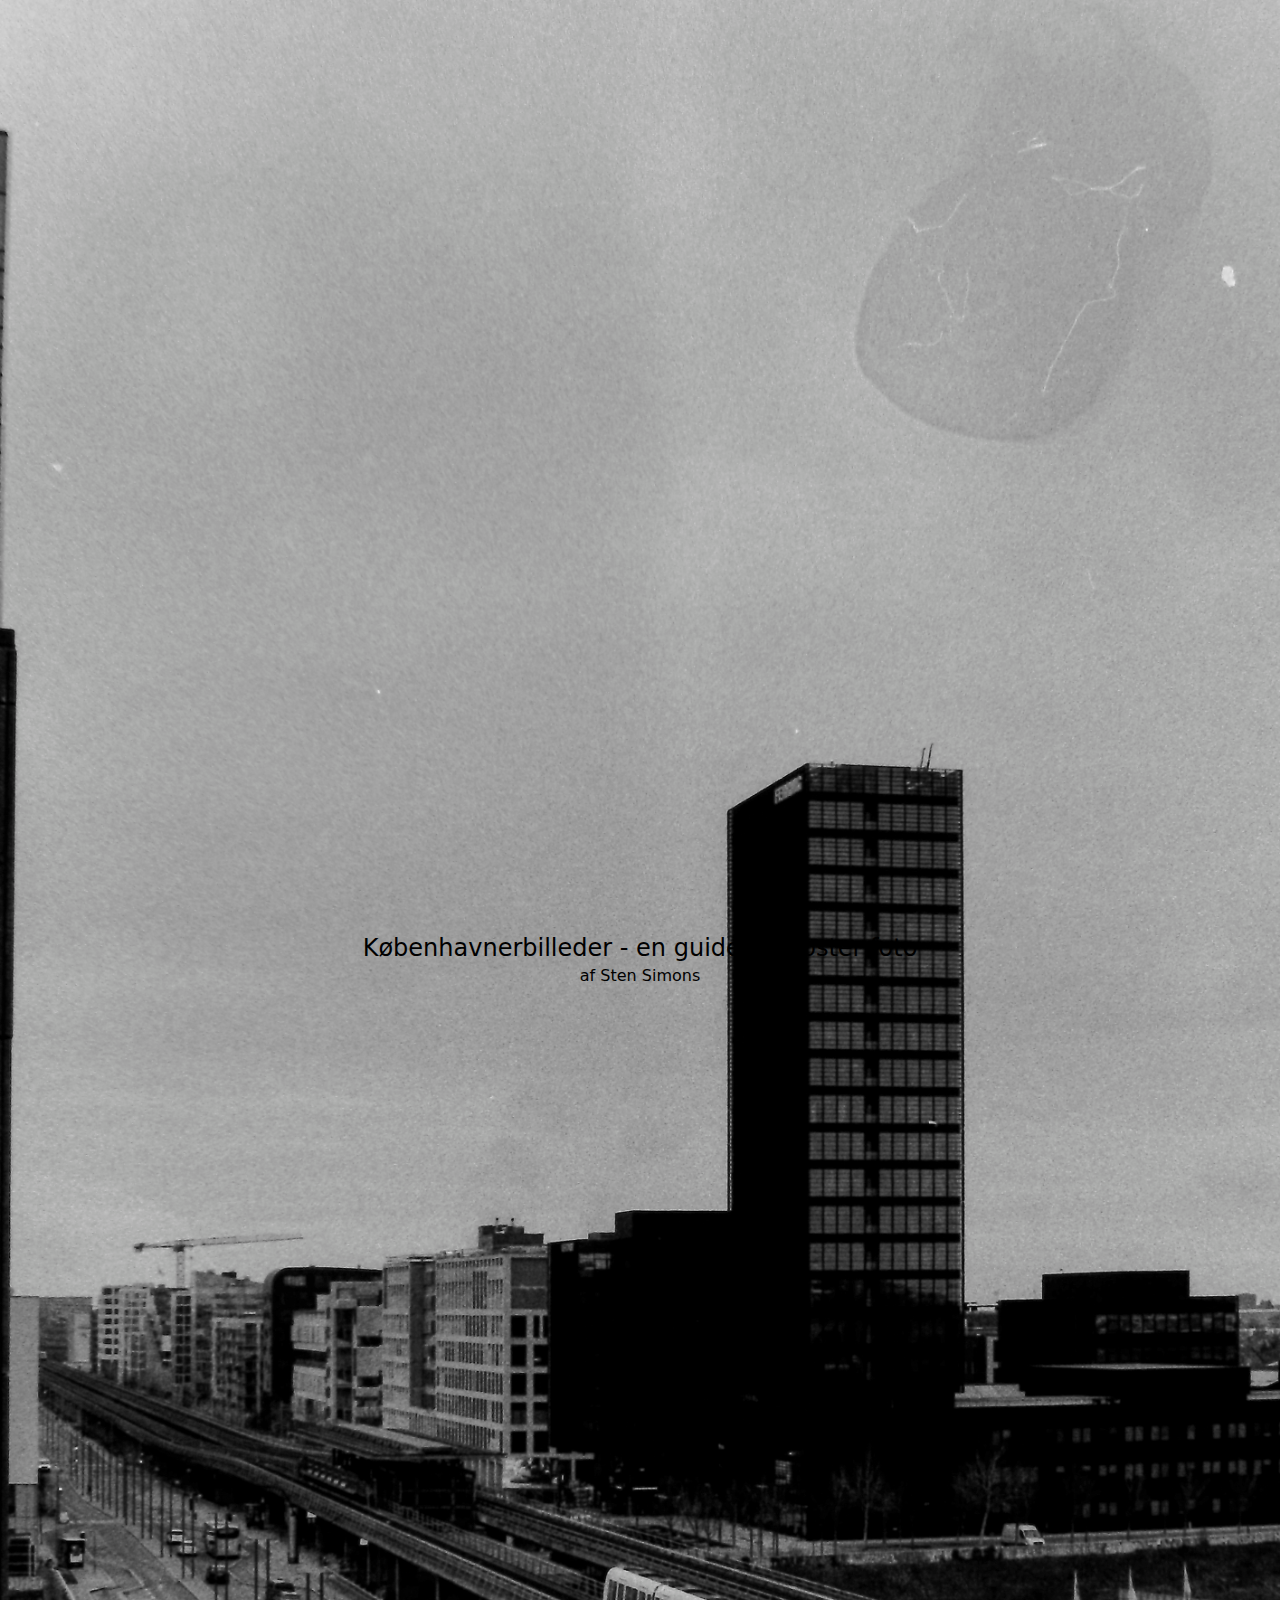
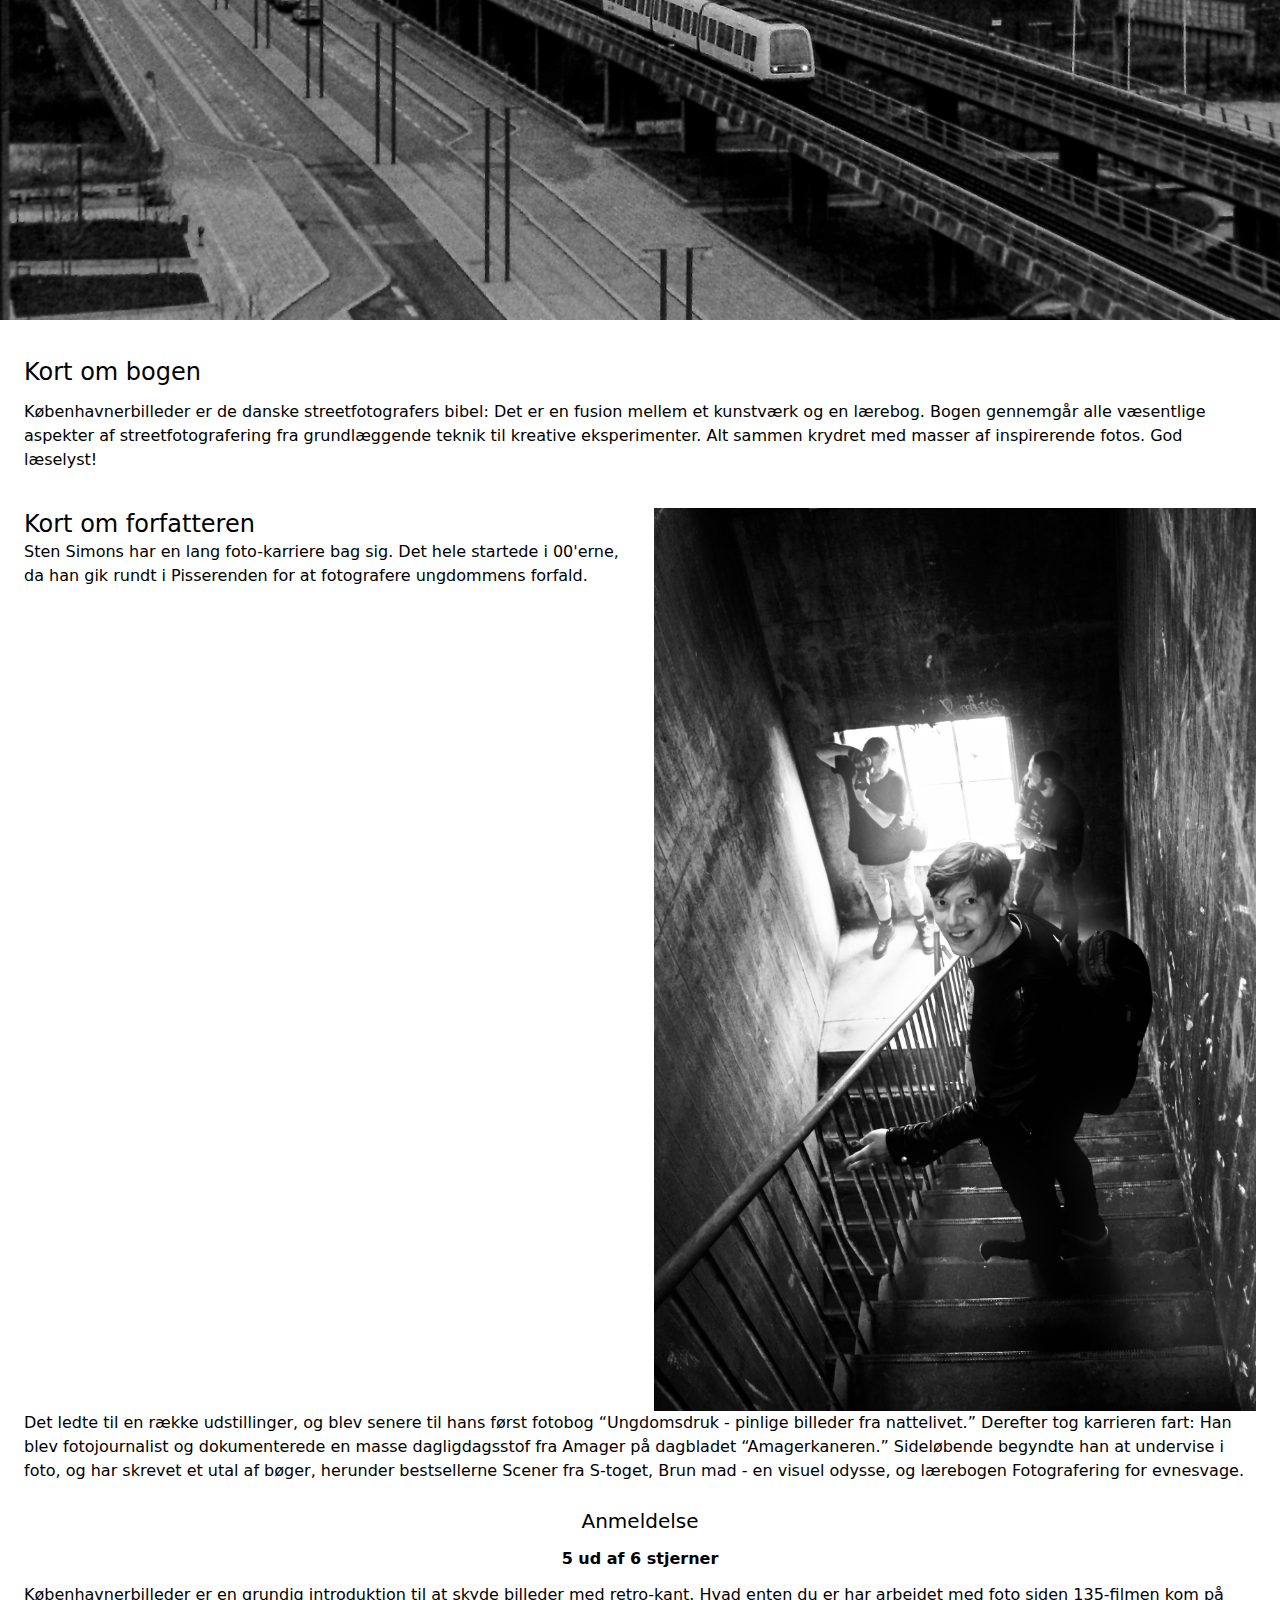
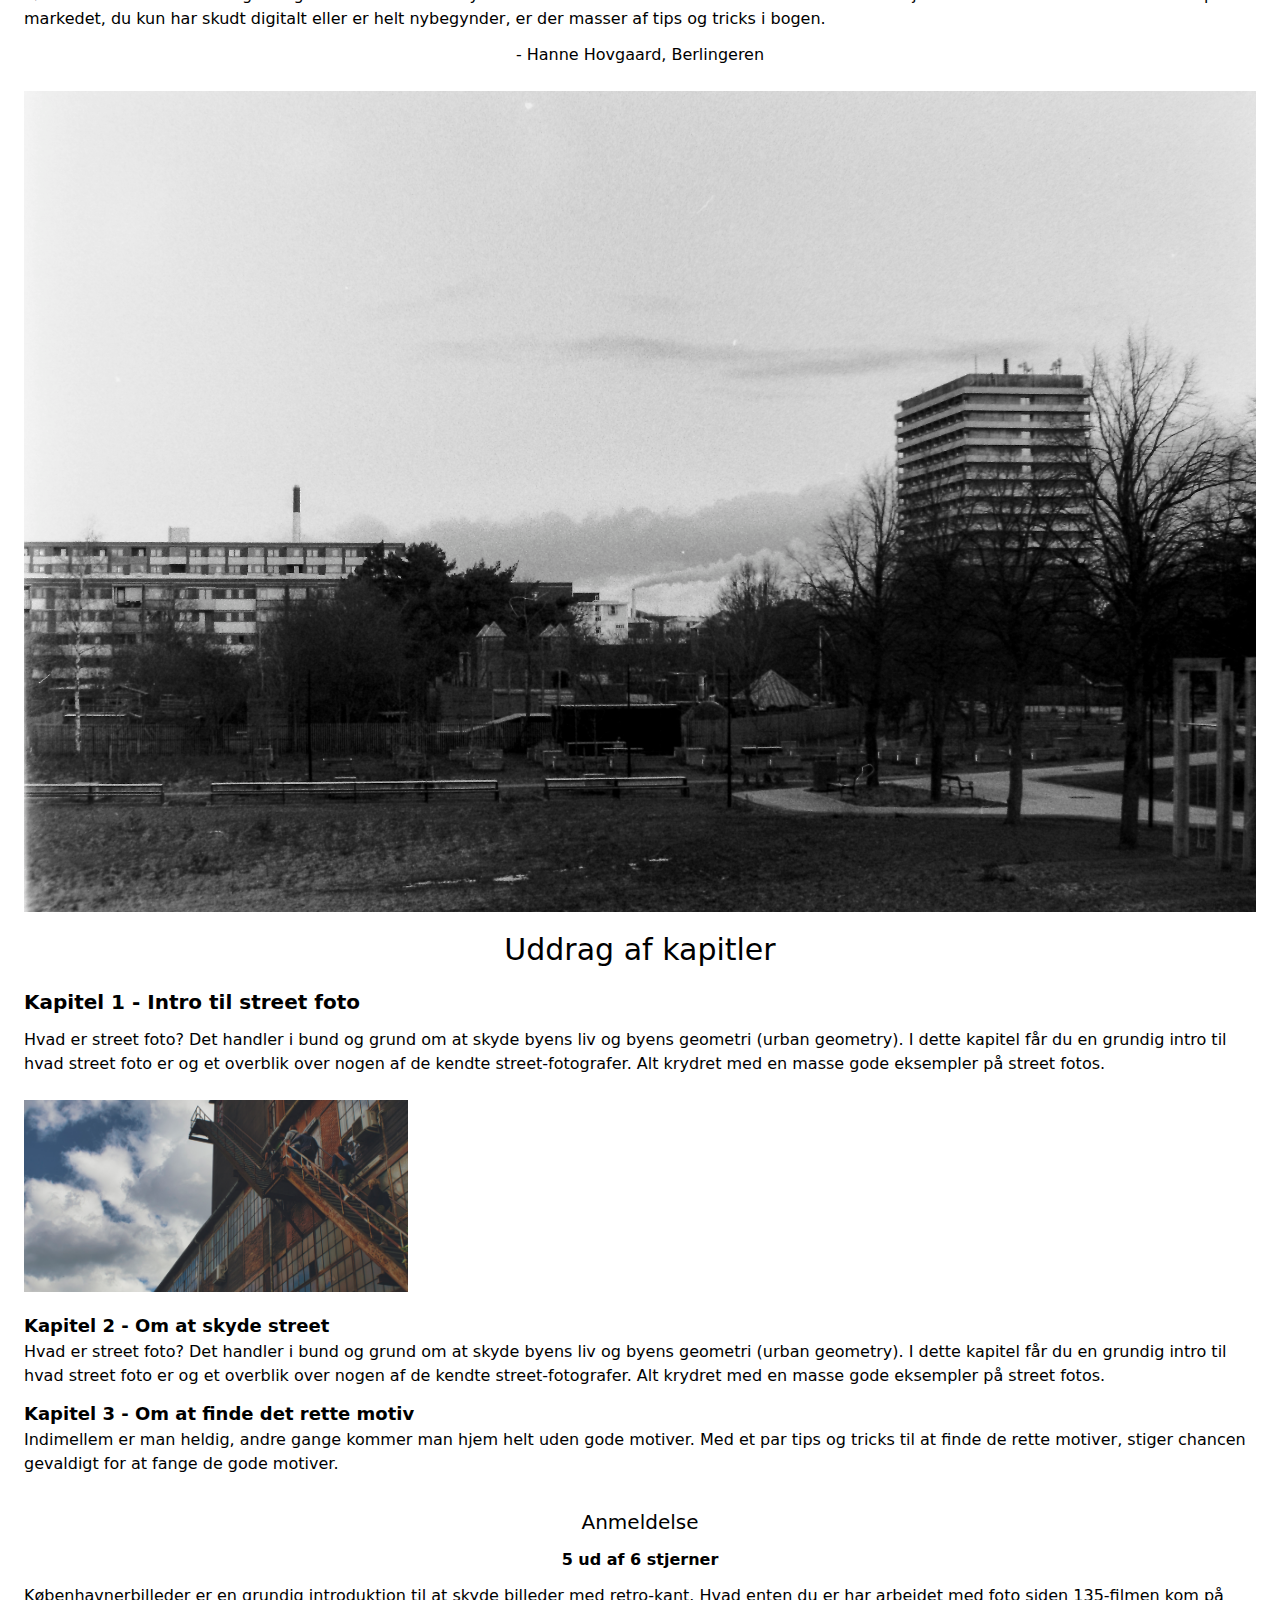
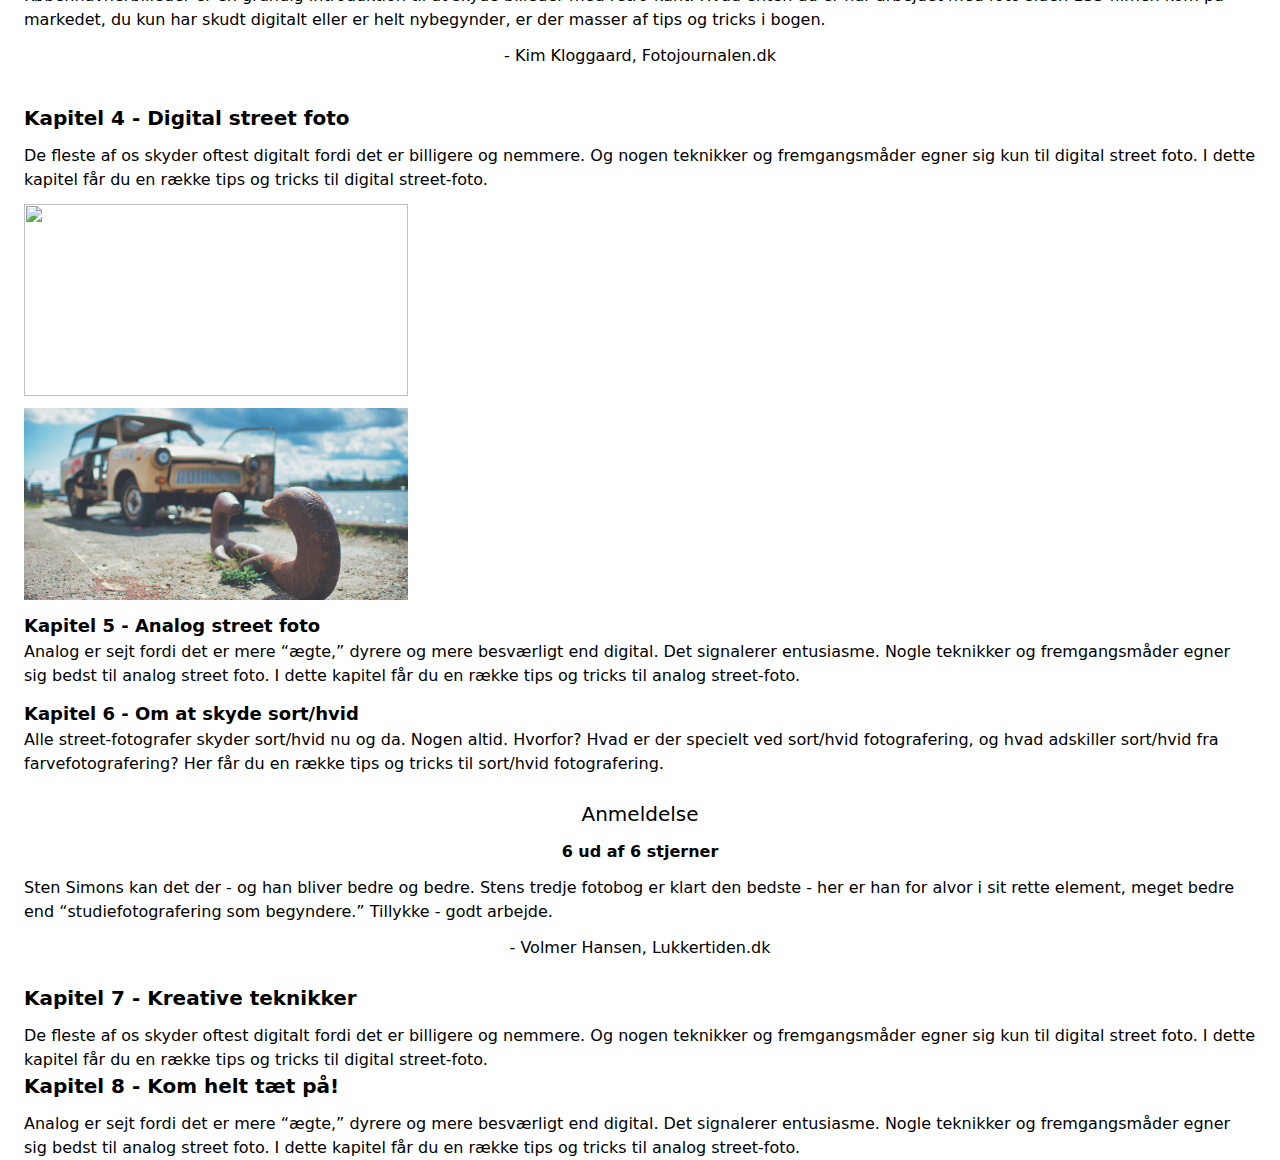
==== index.html @ f72961f1 "Updates" ====
<!DOCTYPE html>
<html lang="en">
  <head>
    <meta charset="UTF-8" />
    <link rel="icon" type="image/svg+xml" href="/vite.svg" />
    <meta name="viewport" content="width=device-width, initial-scale=1.0" />
    <title>Vite App</title>
    <script type="module" crossorigin src="./assets/main.ae54f498.js"></script>
    <link rel="stylesheet" href="./assets/index.c7661922.css">
  </head>
  <body class="grid place-items-center">
    <section id="IntroSection" class="relative w-full">
      <div
        class="text-white absolute flex h-full w-full flex-col items-center justify-center"
      >
        <h1 class="text-2xl">
          Københavnerbilleder - en guide til hipster foto
        </h1>
        <h2>af Sten Simons</h2>
      </div>
      <img
        class="h-full w-full object-fill"
        src="./assets/nikkormat-ft2-orestad-c-6.bb1334b5.jpg"
        alt="w"
      />
    </section>
    <main class="px-6">
      <section class="py-6">
        <h3 class="py-3 text-2xl">Kort om bogen</h3>
        <p class="pb-3">
          Københavnerbilleder er de danske streetfotografers bibel: Det er en
          fusion mellem et kunstværk og en lærebog. Bogen gennemgår alle
          væsentlige aspekter af streetfotografering fra grundlæggende teknik
          til kreative eksperimenter. Alt sammen krydret med masser af
          inspirerende fotos. God læselyst!
        </p>
      </section>
      <section id="First" class="grid grid-cols-2 gap-7">
        <div>
          <h4 class="text-2xl">Kort om forfatteren</h4>
          <p class="">
            Sten Simons har en lang foto-karriere bag sig. Det hele startede i
            00'erne, da han gik rundt i Pisserenden for at fotografere
            ungdommens forfald.
          </p>
        </div>
        <img src="./assets/sten_simons.d67e66a0.jpg" alt="" />
      </section>
      <div>
        <p class="pb-3">
          Det ledte til en række udstillinger, og blev senere til hans først
          fotobog “Ungdomsdruk - pinlige billeder fra nattelivet.” Derefter tog
          karrieren fart: Han blev fotojournalist og dokumenterede en masse
          dagligdagsstof fra Amager på dagbladet “Amagerkaneren.” Sideløbende
          begyndte han at undervise i foto, og har skrevet et utal af bøger,
          herunder bestsellerne Scener fra S-toget, Brun mad - en visuel odysse,
          og lærebogen Fotografering for evnesvage.
        </p>
      </div>
      
      <section id="Second" class="">
        <img
          src="./assets/agfa-genanvendeligt-kamera-35mm-film-2-7.752e6509.jpg"
          alt=""
        />
        <div class="flex flex-col items-center justify-center pb-3">
          <h3 class="pt-3 text-xl">Anmeldelse</h3>
          <p class="py-3 font-bold">5 ud af 6 stjerner</p>
          <p>
            Københavnerbilleder er en grundig introduktion til at skyde billeder
            med retro-kant. Hvad enten du er har arbejdet med foto siden
            135-filmen kom på markedet, du kun har skudt digitalt eller er helt
            nybegynder, er der masser af tips og tricks i bogen.
          </p>
          <p class="py-3">- Hanne Hovgaard, Berlingeren</p>
        </div>
        <img src="./assets/nikkormat-ft2-remiseparken-2.f1f45658.jpg" alt="" />
      </section>
      <section id="Third">
        <h2 class="flex justify-center py-5 text-3xl">Uddrag af kapitler</h2>
        <h4 class="pb-3 text-xl font-bold">
          Kapitel 1 - Intro til street foto
        </h4>
        <p class="pb-3">
          Hvad er street foto? Det handler i bund og grund om at skyde byens liv
          og byens geometri (urban geometry). I dette kapitel får du en grundig
          intro til hvad street foto er og et overblik over nogen af de kendte
          street-fotografer. Alt krydret med en masse gode eksempler på street
          fotos.
        </p>
        <img
          class="pb-3"
          src="./assets/anamorfiske-landskaber-amager-faelled-4.ddb8dbce.jpg"
          alt=""
        />
        <img
          class="h-48 w-96 object-cover"
          src="./assets/_6090022.0dc8e8da.jpeg"
          alt=""
        />
      </section>
      <section class="Fourth gap-8 py-5">
        <div>
          <h4 class="text-lg font-bold">Kapitel 2 - Om at skyde street</h4>
          <p class="pb-3">
            Hvad er street foto? Det handler i bund og grund om at skyde byens
            liv og byens geometri (urban geometry). I dette kapitel får du en
            grundig intro til hvad street foto er og et overblik over nogen af
            de kendte street-fotografer. Alt krydret med en masse gode eksempler
            på street fotos.
          </p>
        </div>
        <div>
          <h4 class="text-lg font-bold">
            Kapitel 3 - Om at finde det rette motiv
          </h4>
          <p>
            Indimellem er man heldig, andre gange kommer man hjem helt uden gode
            motiver. Med et par tips og tricks til at finde de rette motiver,
            stiger chancen gevaldigt for at fange de gode motiver.
          </p>
        </div>
      </section>
      <section id="Fifth">
        <img src="./assets/lomo-smena-20.7943bf5c.jpg" alt="" />
        <div class="flex flex-col items-center justify-center pb-3">
          <h3 class="pt-3 text-xl">Anmeldelse</h3>
          <p class="py-3 font-bold">5 ud af 6 stjerner</p>
          <p>
            Københavnerbilleder er en grundig introduktion til at skyde billeder
            med retro-kant. Hvad enten du er har arbejdet med foto siden
            135-filmen kom på markedet, du kun har skudt digitalt eller er helt
            nybegynder, er der masser af tips og tricks i bogen.
          </p>
          <p class="py-3">- Kim Kloggaard, Fotojournalen.dk</p>
        </div>
        <img
          src="./assets/orestad-til-islands-brygge-pentax-auto-110-8.f344e76e.jpg"
          alt=""
        />
      </section>
      <section id="Sixth">
        <div class="py-3">
          <h4 class="pb-3 text-xl font-bold">
            Kapitel 4 - Digital street foto
          </h4>
          <p class="pb-3">
            De fleste af os skyder oftest digitalt fordi det er billigere og
            nemmere. Og nogen teknikker og fremgangsmåder egner sig kun til
            digital street foto. I dette kapitel får du en række tips og tricks
            til digital street-foto.
          </p>
          <img
            class="h-48 w-96 object-cover"
            src="./assets/orestad-til-islands-brygge-pentax-auto-110-19.dee59f44.jpg"
            alt=""
          />
        </div>
        <img
          class="h-48 w-96 object-cover"
          src="./assets/_6090016.7b0503da.jpeg"
          alt=""
        />
      </section>
      <section class="Seventh">
        <div class="bg py-3">
          <h4 class="text-lg font-bold">Kapitel 5 - Analog street foto</h4>
          <p>
            Analog er sejt fordi det er mere “ægte,” dyrere og mere besværligt
            end digital. Det signalerer entusiasme. Nogle teknikker og
            fremgangsmåder egner sig bedst til analog street foto. I dette
            kapitel får du en række tips og tricks til analog street-foto.
          </p>
        </div>
        <div class="pb-3">
          <h4 class="text-lg font-bold">Kapitel 6 - Om at skyde sort/hvid</h4>
          <p>
            Alle street-fotografer skyder sort/hvid nu og da. Nogen altid.
            Hvorfor? Hvad er der specielt ved sort/hvid fotografering, og hvad
            adskiller sort/hvid fra farvefotografering? Her får du en række tips
            og tricks til sort/hvid fotografering.
          </p>
        </div>
      </section>
      <section id="Eighth">
        <img src="./assets/lomo-smena-15.4d091af3.jpg" alt="" />
        <div class="flex flex-col items-center justify-center pb-3">
          <h3 class="pt-3 text-xl">Anmeldelse</h3>
          <p class="py-3 font-bold">6 ud af 6 stjerner</p>
          <p>
            Sten Simons kan det der - og han bliver bedre og bedre. Stens tredje
            fotobog er klart den bedste - her er han for alvor i sit rette
            element, meget bedre end “studiefotografering som begyndere.”
            Tillykke - godt arbejde.
          </p>
          <p class="py-3">- Volmer Hansen, Lukkertiden.dk</p>
        </div>
        <img
          src="./assets/orestad-til-islands-brygge-pentax-auto-110-16.479078ce.jpg"
          alt=""
        />
      </section>
      <section id="Ninth">
        <h4 class="pb-3 text-xl font-bold">Kapitel 7 - Kreative teknikker</h4>
        <p>
          De fleste af os skyder oftest digitalt fordi det er billigere og
          nemmere. Og nogen teknikker og fremgangsmåder egner sig kun til
          digital street foto. I dette kapitel får du en række tips og tricks
          til digital street-foto.
        </p>
        <img
          src="./assets/orestad-til-islands-brygge-pentax-auto-110-14.821cb105.jpg"
          alt=""
        />
        <img src="./assets/agfa-genanvendeligt-kamera-35mm-8.f9d13fd7.jpg" alt="" />
      </section>
      <section class="Seventh">
        <div>
          <h4 class="pb-3 text-xl font-bold">Kapitel 8 - Kom helt tæt på!</h4>
          <p>
            Analog er sejt fordi det er mere “ægte,” dyrere og mere besværligt
            end digital. Det signalerer entusiasme. Nogle teknikker og
            fremgangsmåder egner sig bedst til analog street foto. I dette
            kapitel får du en række tips og tricks til analog street-foto.
          </p>
        </div>
      </section>
    </main>
  </body>
</html>
---- assets/index.c7661922.css ----
*,:before,:after{box-sizing:border-box;border-width:0;border-style:solid;border-color:currentColor}:before,:after{--tw-content: ""}html{line-height:1.5;-webkit-text-size-adjust:100%;-moz-tab-size:4;-o-tab-size:4;tab-size:4;font-family:ui-sans-serif,system-ui,-apple-system,BlinkMacSystemFont,Segoe UI,Roboto,Helvetica Neue,Arial,Noto Sans,sans-serif,"Apple Color Emoji","Segoe UI Emoji",Segoe UI Symbol,"Noto Color Emoji"}body{margin:0;line-height:inherit}hr{height:0;color:inherit;border-top-width:1px}abbr:where([title]){-webkit-text-decoration:underline dotted;text-decoration:underline dotted}h1,h2,h3,h4,h5,h6{font-size:inherit;font-weight:inherit}a{color:inherit;text-decoration:inherit}b,strong{font-weight:bolder}code,kbd,samp,pre{font-family:ui-monospace,SFMono-Regular,Menlo,Monaco,Consolas,Liberation Mono,Courier New,monospace;font-size:1em}small{font-size:80%}sub,sup{font-size:75%;line-height:0;position:relative;vertical-align:baseline}sub{bottom:-.25em}sup{top:-.5em}table{text-indent:0;border-color:inherit;border-collapse:collapse}button,input,optgroup,select,textarea{font-family:inherit;font-size:100%;font-weight:inherit;line-height:inherit;color:inherit;margin:0;padding:0}button,select{text-transform:none}button,[type=button],[type=reset],[type=submit]{-webkit-appearance:button;background-color:transparent;background-image:none}:-moz-focusring{outline:auto}:-moz-ui-invalid{box-shadow:none}progress{vertical-align:baseline}::-webkit-inner-spin-button,::-webkit-outer-spin-button{height:auto}[type=search]{-webkit-appearance:textfield;outline-offset:-2px}::-webkit-search-decoration{-webkit-appearance:none}::-webkit-file-upload-button{-webkit-appearance:button;font:inherit}summary{display:list-item}blockquote,dl,dd,h1,h2,h3,h4,h5,h6,hr,figure,p,pre{margin:0}fieldset{margin:0;padding:0}legend{padding:0}ol,ul,menu{list-style:none;margin:0;padding:0}textarea{resize:vertical}input::-moz-placeholder,textarea::-moz-placeholder{opacity:1;color:#9ca3af}input::placeholder,textarea::placeholder{opacity:1;color:#9ca3af}button,[role=button]{cursor:pointer}:disabled{cursor:default}img,svg,video,canvas,audio,iframe,embed,object{display:block;vertical-align:middle}img,video{max-width:100%;height:auto}[type=text],[type=email],[type=url],[type=password],[type=number],[type=date],[type=datetime-local],[type=month],[type=search],[type=tel],[type=time],[type=week],[multiple],textarea,select{-webkit-appearance:none;-moz-appearance:none;appearance:none;background-color:#fff;border-color:#6b7280;border-width:1px;border-radius:0;padding:.5rem .75rem;font-size:1rem;line-height:1.5rem;--tw-shadow: 0 0 #0000}[type=text]:focus,[type=email]:focus,[type=url]:focus,[type=password]:focus,[type=number]:focus,[type=date]:focus,[type=datetime-local]:focus,[type=month]:focus,[type=search]:focus,[type=tel]:focus,[type=time]:focus,[type=week]:focus,[multiple]:focus,textarea:focus,select:focus{outline:2px solid transparent;outline-offset:2px;--tw-ring-inset: var(--tw-empty, );--tw-ring-offset-width: 0px;--tw-ring-offset-color: #fff;--tw-ring-color: #2563eb;--tw-ring-offset-shadow: var(--tw-ring-inset) 0 0 0 var(--tw-ring-offset-width) var(--tw-ring-offset-color);--tw-ring-shadow: var(--tw-ring-inset) 0 0 0 calc(1px + var(--tw-ring-offset-width)) var(--tw-ring-color);box-shadow:var(--tw-ring-offset-shadow),var(--tw-ring-shadow),var(--tw-shadow);border-color:#2563eb}input::-moz-placeholder,textarea::-moz-placeholder{color:#6b7280;opacity:1}input::placeholder,textarea::placeholder{color:#6b7280;opacity:1}::-webkit-datetime-edit-fields-wrapper{padding:0}::-webkit-date-and-time-value{min-height:1.5em}::-webkit-datetime-edit,::-webkit-datetime-edit-year-field,::-webkit-datetime-edit-month-field,::-webkit-datetime-edit-day-field,::-webkit-datetime-edit-hour-field,::-webkit-datetime-edit-minute-field,::-webkit-datetime-edit-second-field,::-webkit-datetime-edit-millisecond-field,::-webkit-datetime-edit-meridiem-field{padding-top:0;padding-bottom:0}select{background-image:url("data:image/svg+xml,%3csvg xmlns='http://www.w3.org/2000/svg' fill='none' viewBox='0 0 20 20'%3e%3cpath stroke='%236b7280' stroke-linecap='round' stroke-linejoin='round' stroke-width='1.5' d='M6 8l4 4 4-4'/%3e%3c/svg%3e");background-position:right .5rem center;background-repeat:no-repeat;background-size:1.5em 1.5em;padding-right:2.5rem;-webkit-print-color-adjust:exact;color-adjust:exact;print-color-adjust:exact}[multiple]{background-image:initial;background-position:initial;background-repeat:unset;background-size:initial;padding-right:.75rem;-webkit-print-color-adjust:unset;color-adjust:unset;print-color-adjust:unset}[type=checkbox],[type=radio]{-webkit-appearance:none;-moz-appearance:none;appearance:none;padding:0;-webkit-print-color-adjust:exact;color-adjust:exact;print-color-adjust:exact;display:inline-block;vertical-align:middle;background-origin:border-box;-webkit-user-select:none;-moz-user-select:none;user-select:none;flex-shrink:0;height:1rem;width:1rem;color:#2563eb;background-color:#fff;border-color:#6b7280;border-width:1px;--tw-shadow: 0 0 #0000}[type=checkbox]{border-radius:0}[type=radio]{border-radius:100%}[type=checkbox]:focus,[type=radio]:focus{outline:2px solid transparent;outline-offset:2px;--tw-ring-inset: var(--tw-empty, );--tw-ring-offset-width: 2px;--tw-ring-offset-color: #fff;--tw-ring-color: #2563eb;--tw-ring-offset-shadow: var(--tw-ring-inset) 0 0 0 var(--tw-ring-offset-width) var(--tw-ring-offset-color);--tw-ring-shadow: var(--tw-ring-inset) 0 0 0 calc(2px + var(--tw-ring-offset-width)) var(--tw-ring-color);box-shadow:var(--tw-ring-offset-shadow),var(--tw-ring-shadow),var(--tw-shadow)}[type=checkbox]:checked,[type=radio]:checked{border-color:transparent;background-color:currentColor;background-size:100% 100%;background-position:center;background-repeat:no-repeat}[type=checkbox]:checked{background-image:url("data:image/svg+xml,%3csvg viewBox='0 0 16 16' fill='white' xmlns='http://www.w3.org/2000/svg'%3e%3cpath d='M12.207 4.793a1 1 0 010 1.414l-5 5a1 1 0 01-1.414 0l-2-2a1 1 0 011.414-1.414L6.5 9.086l4.293-4.293a1 1 0 011.414 0z'/%3e%3c/svg%3e")}[type=radio]:checked{background-image:url("data:image/svg+xml,%3csvg viewBox='0 0 16 16' fill='white' xmlns='http://www.w3.org/2000/svg'%3e%3ccircle cx='8' cy='8' r='3'/%3e%3c/svg%3e")}[type=checkbox]:checked:hover,[type=checkbox]:checked:focus,[type=radio]:checked:hover,[type=radio]:checked:focus{border-color:transparent;background-color:currentColor}[type=checkbox]:indeterminate{background-image:url("data:image/svg+xml,%3csvg xmlns='http://www.w3.org/2000/svg' fill='none' viewBox='0 0 16 16'%3e%3cpath stroke='white' stroke-linecap='round' stroke-linejoin='round' stroke-width='2' d='M4 8h8'/%3e%3c/svg%3e");border-color:transparent;background-color:currentColor;background-size:100% 100%;background-position:center;background-repeat:no-repeat}[type=checkbox]:indeterminate:hover,[type=checkbox]:indeterminate:focus{border-color:transparent;background-color:currentColor}[type=file]{background:unset;border-color:inherit;border-width:0;border-radius:0;padding:0;font-size:unset;line-height:inherit}[type=file]:focus{outline:1px solid ButtonText;outline:1px auto -webkit-focus-ring-color}*,:before,:after{--tw-border-spacing-x: 0;--tw-border-spacing-y: 0;--tw-translate-x: 0;--tw-translate-y: 0;--tw-rotate: 0;--tw-skew-x: 0;--tw-skew-y: 0;--tw-scale-x: 1;--tw-scale-y: 1;--tw-pan-x: ;--tw-pan-y: ;--tw-pinch-zoom: ;--tw-scroll-snap-strictness: proximity;--tw-ordinal: ;--tw-slashed-zero: ;--tw-numeric-figure: ;--tw-numeric-spacing: ;--tw-numeric-fraction: ;--tw-ring-inset: ;--tw-ring-offset-width: 0px;--tw-ring-offset-color: #fff;--tw-ring-color: rgb(59 130 246 / .5);--tw-ring-offset-shadow: 0 0 #0000;--tw-ring-shadow: 0 0 #0000;--tw-shadow: 0 0 #0000;--tw-shadow-colored: 0 0 #0000;--tw-blur: ;--tw-brightness: ;--tw-contrast: ;--tw-grayscale: ;--tw-hue-rotate: ;--tw-invert: ;--tw-saturate: ;--tw-sepia: ;--tw-drop-shadow: ;--tw-backdrop-blur: ;--tw-backdrop-brightness: ;--tw-backdrop-contrast: ;--tw-backdrop-grayscale: ;--tw-backdrop-hue-rotate: ;--tw-backdrop-invert: ;--tw-backdrop-opacity: ;--tw-backdrop-saturate: ;--tw-backdrop-sepia: }::-webkit-backdrop{--tw-border-spacing-x: 0;--tw-border-spacing-y: 0;--tw-translate-x: 0;--tw-translate-y: 0;--tw-rotate: 0;--tw-skew-x: 0;--tw-skew-y: 0;--tw-scale-x: 1;--tw-scale-y: 1;--tw-pan-x: ;--tw-pan-y: ;--tw-pinch-zoom: ;--tw-scroll-snap-strictness: proximity;--tw-ordinal: ;--tw-slashed-zero: ;--tw-numeric-figure: ;--tw-numeric-spacing: ;--tw-numeric-fraction: ;--tw-ring-inset: ;--tw-ring-offset-width: 0px;--tw-ring-offset-color: #fff;--tw-ring-color: rgb(59 130 246 / .5);--tw-ring-offset-shadow: 0 0 #0000;--tw-ring-shadow: 0 0 #0000;--tw-shadow: 0 0 #0000;--tw-shadow-colored: 0 0 #0000;--tw-blur: ;--tw-brightness: ;--tw-contrast: ;--tw-grayscale: ;--tw-hue-rotate: ;--tw-invert: ;--tw-saturate: ;--tw-sepia: ;--tw-drop-shadow: ;--tw-backdrop-blur: ;--tw-backdrop-brightness: ;--tw-backdrop-contrast: ;--tw-backdrop-grayscale: ;--tw-backdrop-hue-rotate: ;--tw-backdrop-invert: ;--tw-backdrop-opacity: ;--tw-backdrop-saturate: ;--tw-backdrop-sepia: }::backdrop{--tw-border-spacing-x: 0;--tw-border-spacing-y: 0;--tw-translate-x: 0;--tw-translate-y: 0;--tw-rotate: 0;--tw-skew-x: 0;--tw-skew-y: 0;--tw-scale-x: 1;--tw-scale-y: 1;--tw-pan-x: ;--tw-pan-y: ;--tw-pinch-zoom: ;--tw-scroll-snap-strictness: proximity;--tw-ordinal: ;--tw-slashed-zero: ;--tw-numeric-figure: ;--tw-numeric-spacing: ;--tw-numeric-fraction: ;--tw-ring-inset: ;--tw-ring-offset-width: 0px;--tw-ring-offset-color: #fff;--tw-ring-color: rgb(59 130 246 / .5);--tw-ring-offset-shadow: 0 0 #0000;--tw-ring-shadow: 0 0 #0000;--tw-shadow: 0 0 #0000;--tw-shadow-colored: 0 0 #0000;--tw-blur: ;--tw-brightness: ;--tw-contrast: ;--tw-grayscale: ;--tw-hue-rotate: ;--tw-invert: ;--tw-saturate: ;--tw-sepia: ;--tw-drop-shadow: ;--tw-backdrop-blur: ;--tw-backdrop-brightness: ;--tw-backdrop-contrast: ;--tw-backdrop-grayscale: ;--tw-backdrop-hue-rotate: ;--tw-backdrop-invert: ;--tw-backdrop-opacity: ;--tw-backdrop-saturate: ;--tw-backdrop-sepia: }.absolute{position:absolute}.relative{position:relative}.flex{display:flex}.grid{display:grid}.h-full{height:100%}.h-48{height:12rem}.w-full{width:100%}.w-96{width:24rem}.grid-cols-2{grid-template-columns:repeat(2,minmax(0,1fr))}.flex-col{flex-direction:column}.place-items-center{place-items:center}.items-center{align-items:center}.justify-center{justify-content:center}.gap-7{gap:1.75rem}.gap-8{gap:2rem}.object-cover{-o-object-fit:cover;object-fit:cover}.object-fill{-o-object-fit:fill;object-fit:fill}.px-6{padding-left:1.5rem;padding-right:1.5rem}.py-6{padding-top:1.5rem;padding-bottom:1.5rem}.py-3{padding-top:.75rem;padding-bottom:.75rem}.py-5{padding-top:1.25rem;padding-bottom:1.25rem}.pb-3{padding-bottom:.75rem}.pt-3{padding-top:.75rem}.text-2xl{font-size:1.5rem;line-height:2rem}.text-xl{font-size:1.25rem;line-height:1.75rem}.text-3xl{font-size:1.875rem;line-height:2.25rem}.text-lg{font-size:1.125rem;line-height:1.75rem}.font-bold{font-weight:700}
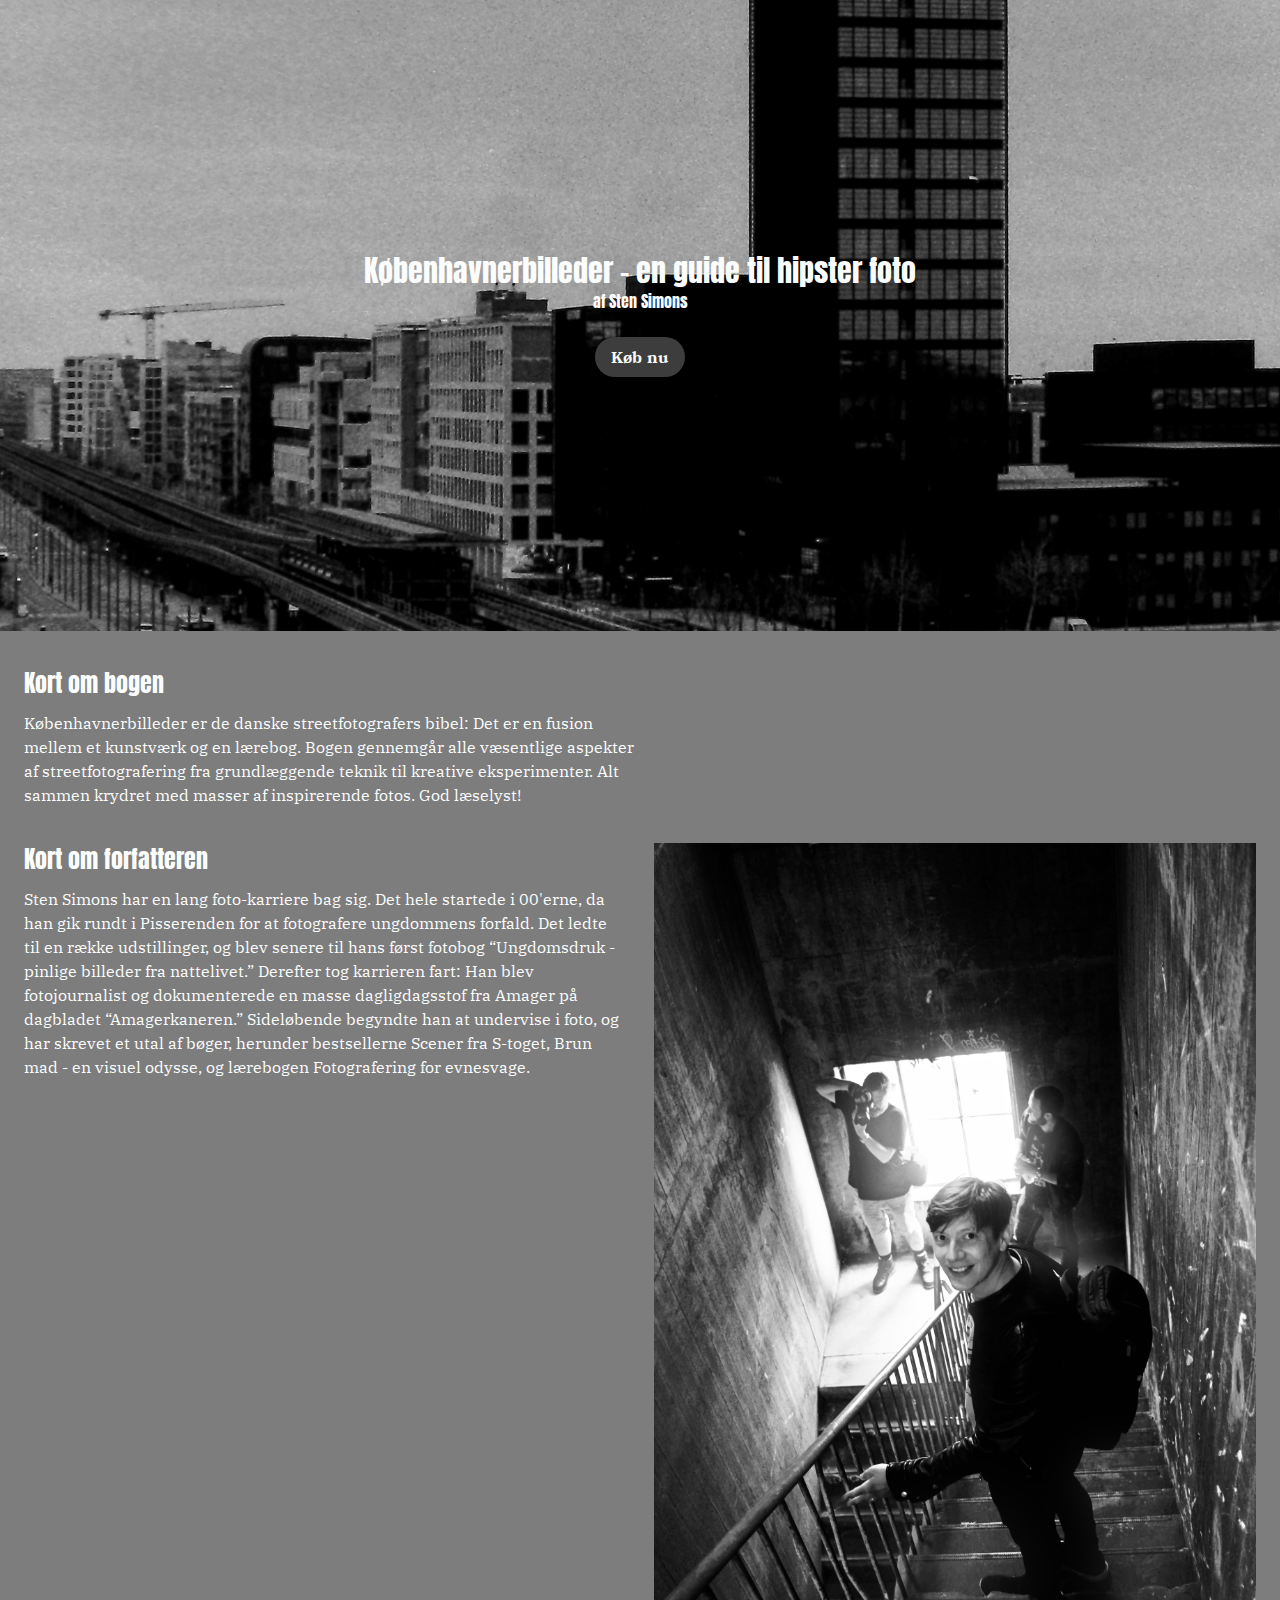
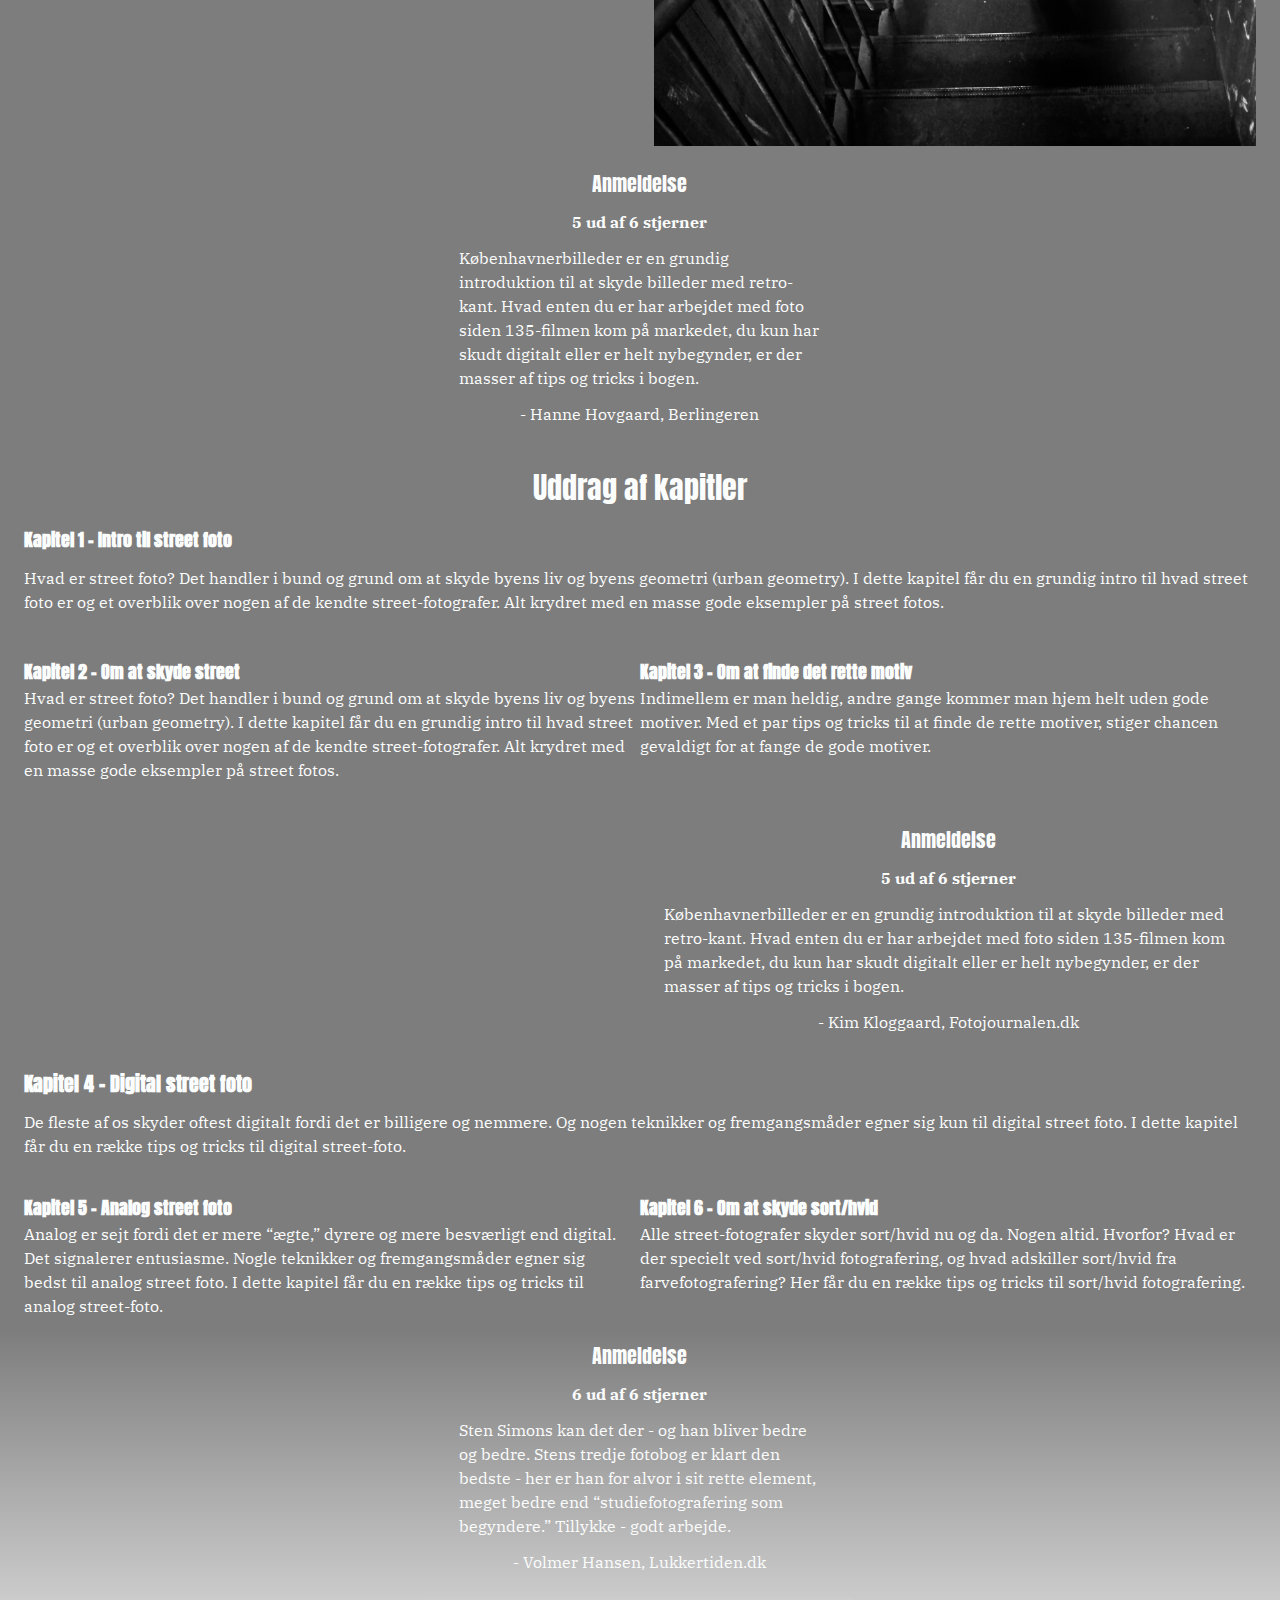
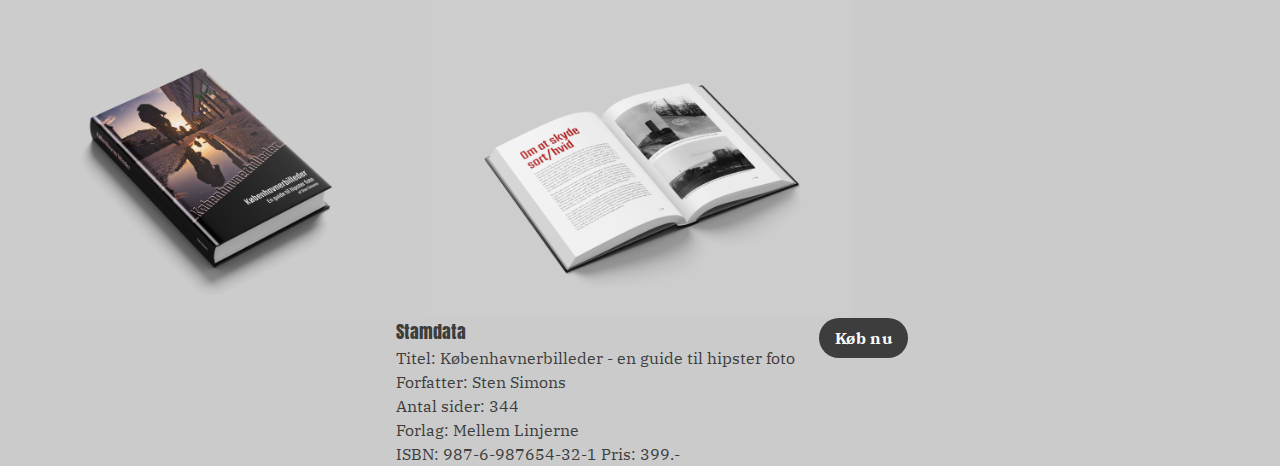
==== commit 9cf9951c: "Updates" ====
--- a/index.html
+++ b/index.html
@@ -4,30 +4,42 @@
     <meta charset="UTF-8" />
     <link rel="icon" type="image/svg+xml" href="/vite.svg" />
     <meta name="viewport" content="width=device-width, initial-scale=1.0" />
+    <link rel="preconnect" href="https://fonts.googleapis.com" />
+    <link rel="preconnect" href="https://fonts.gstatic.com" crossorigin />
+    <link
+      href="https://fonts.googleapis.com/css2?family=Anton&family=IBM+Plex+Serif:wght@300;400;500&display=swap"
+      rel="stylesheet"
+    />
     <title>Vite App</title>
     <script type="module" crossorigin src="./assets/main.ae54f498.js"></script>
-    <link rel="stylesheet" href="./assets/index.c7661922.css">
+    <link rel="stylesheet" href="./assets/index.a1f8b15d.css">
   </head>
-  <body class="grid place-items-center">
+  <body class="grid place-items-center bg-Light_Grey">
     <section id="IntroSection" class="relative w-full">
       <div
         class="text-white absolute flex h-full w-full flex-col items-center justify-center"
       >
-        <h1 class="text-2xl">
+        <h1 class="justify-center text-lg text-White md:text-3xl">
           Københavnerbilleder - en guide til hipster foto
         </h1>
-        <h2>af Sten Simons</h2>
+        <h2 class="pb-6 text-White">af Sten Simons</h2>
+        <button
+          class="rounded rounded-full bg-Darker_Grey py-2 px-4 font-bold tracking-wide text-White hover:bg-White hover:text-Darker_Grey"
+        >
+          Køb nu
+        </button>
       </div>
       <img
-        class="h-full w-full object-fill"
+        class="h-full w-full md:hidden"
         src="./assets/nikkormat-ft2-orestad-c-6.bb1334b5.jpg"
         alt="w"
       />
+      <img class="sm: hidden md:inline" src="./assets/Splash.f83c4701.jpg" alt="" />
     </section>
-    <main class="px-6">
+    <main class="bg-Dark_Grey px-6 text-White">
       <section class="py-6">
         <h3 class="py-3 text-2xl">Kort om bogen</h3>
-        <p class="pb-3">
+        <p class="grid-cols-2 pb-3 md:grid">
           Københavnerbilleder er de danske streetfotografers bibel: Det er en
           fusion mellem et kunstværk og en lærebog. Bogen gennemgår alle
           væsentlige aspekter af streetfotografering fra grundlæggende teknik
@@ -35,50 +47,60 @@
           inspirerende fotos. God læselyst!
         </p>
       </section>
-      <section id="First" class="grid grid-cols-2 gap-7">
-        <div>
-          <h4 class="text-2xl">Kort om forfatteren</h4>
-          <p class="">
+      <section id="First" class="grid-cols-2 gap-7 md:grid">
+        <div class="">
+          <h4 class="pb-3 text-2xl">Kort om forfatteren</h4>
+          <p class="pb-3">
             Sten Simons har en lang foto-karriere bag sig. Det hele startede i
             00'erne, da han gik rundt i Pisserenden for at fotografere
-            ungdommens forfald.
+            ungdommens forfald. Det ledte til en række udstillinger, og blev
+            senere til hans først fotobog “Ungdomsdruk - pinlige billeder fra
+            nattelivet.” Derefter tog karrieren fart: Han blev fotojournalist og
+            dokumenterede en masse dagligdagsstof fra Amager på dagbladet
+            “Amagerkaneren.” Sideløbende begyndte han at undervise i foto, og
+            har skrevet et utal af bøger, herunder bestsellerne Scener fra
+            S-toget, Brun mad - en visuel odysse, og lærebogen Fotografering for
+            evnesvage.
           </p>
+          <img
+            class="place-items-end sm:hidden md:inline"
+            src="./assets/lomo-smena-20.7943bf5c.jpg"
+            alt=""
+          />
         </div>
         <img src="./assets/sten_simons.d67e66a0.jpg" alt="" />
       </section>
       <div>
-        <p class="pb-3">
-          Det ledte til en række udstillinger, og blev senere til hans først
-          fotobog “Ungdomsdruk - pinlige billeder fra nattelivet.” Derefter tog
-          karrieren fart: Han blev fotojournalist og dokumenterede en masse
-          dagligdagsstof fra Amager på dagbladet “Amagerkaneren.” Sideløbende
-          begyndte han at undervise i foto, og har skrevet et utal af bøger,
-          herunder bestsellerne Scener fra S-toget, Brun mad - en visuel odysse,
-          og lærebogen Fotografering for evnesvage.
-        </p>
+        <p class="pb-3"></p>
       </div>
       
       <section id="Second" class="">
-        <img
-          src="./assets/agfa-genanvendeligt-kamera-35mm-film-2-7.752e6509.jpg"
-          alt=""
-        />
-        <div class="flex flex-col items-center justify-center pb-3">
-          <h3 class="pt-3 text-xl">Anmeldelse</h3>
-          <p class="py-3 font-bold">5 ud af 6 stjerner</p>
-          <p>
-            Københavnerbilleder er en grundig introduktion til at skyde billeder
-            med retro-kant. Hvad enten du er har arbejdet med foto siden
-            135-filmen kom på markedet, du kun har skudt digitalt eller er helt
-            nybegynder, er der masser af tips og tricks i bogen.
-          </p>
-          <p class="py-3">- Hanne Hovgaard, Berlingeren</p>
-        </div>
-        <img src="./assets/nikkormat-ft2-remiseparken-2.f1f45658.jpg" alt="" />
+        <div class="grid-cols-3 md:grid">
+          <img
+            src="./assets/agfa-genanvendeligt-kamera-35mm-film-2-7.752e6509.jpg"
+            alt=""
+          />
+          <div class="flex flex-col items-center justify-center pb-3">
+            <h3 class="pt-3 text-xl">Anmeldelse</h3>
+            <p class="py-3 font-bold">5 ud af 6 stjerner</p>
+            <p class="px-6">
+              Københavnerbilleder er en grundig introduktion til at skyde
+              billeder med retro-kant. Hvad enten du er har arbejdet med foto
+              siden 135-filmen kom på markedet, du kun har skudt digitalt eller
+              er helt nybegynder, er der masser af tips og tricks i bogen.
+            </p>
+            <p class="py-3">- Hanne Hovgaard, Berlingeren</p>
+          </div>
+          <img
+            class=""
+            src="./assets/nikkormat-ft2-remiseparken-7.2ce0ba2c.jpg"
+            alt=""
+          />
+        </div>
       </section>
       <section id="Third">
         <h2 class="flex justify-center py-5 text-3xl">Uddrag af kapitler</h2>
-        <h4 class="pb-3 text-xl font-bold">
+        <h4 class="pb-3 text-lg font-bold">
           Kapitel 1 - Intro til street foto
         </h4>
         <p class="pb-3">
@@ -88,56 +110,58 @@
           street-fotografer. Alt krydret med en masse gode eksempler på street
           fotos.
         </p>
-        <img
-          class="pb-3"
-          src="./assets/anamorfiske-landskaber-amager-faelled-4.ddb8dbce.jpg"
-          alt=""
-        />
-        <img
-          class="h-48 w-96 object-cover"
-          src="./assets/_6090022.0dc8e8da.jpeg"
-          alt=""
-        />
+        <div class="grid-cols-2 md:grid">
+          <img
+            class="pb-3 pr-4"
+            src="./assets/agfa-genanvendeligt-kamera-35mm-film-2-5.8db94d36.jpg"
+            alt=""
+          />
+          <img
+            class="pb-3 pr-4"
+            src="./assets/agfa-genanvendeligt-kamera-35mm-11.02f0e902.jpg"
+            alt=""
+          />
+        </div>
       </section>
       <section class="Fourth gap-8 py-5">
-        <div>
-          <h4 class="text-lg font-bold">Kapitel 2 - Om at skyde street</h4>
-          <p class="pb-3">
-            Hvad er street foto? Det handler i bund og grund om at skyde byens
-            liv og byens geometri (urban geometry). I dette kapitel får du en
-            grundig intro til hvad street foto er og et overblik over nogen af
-            de kendte street-fotografer. Alt krydret med en masse gode eksempler
-            på street fotos.
-          </p>
-        </div>
-        <div>
-          <h4 class="text-lg font-bold">
-            Kapitel 3 - Om at finde det rette motiv
-          </h4>
-          <p>
-            Indimellem er man heldig, andre gange kommer man hjem helt uden gode
-            motiver. Med et par tips og tricks til at finde de rette motiver,
-            stiger chancen gevaldigt for at fange de gode motiver.
-          </p>
+        <div class="grid-cols-2 md:grid">
+          <div>
+            <h4 class="text-lg font-bold">Kapitel 2 - Om at skyde street</h4>
+            <p class="pb-3">
+              Hvad er street foto? Det handler i bund og grund om at skyde byens
+              liv og byens geometri (urban geometry). I dette kapitel får du en
+              grundig intro til hvad street foto er og et overblik over nogen af
+              de kendte street-fotografer. Alt krydret med en masse gode
+              eksempler på street fotos.
+            </p>
+          </div>
+          <div>
+            <h4 class="text-lg font-bold">
+              Kapitel 3 - Om at finde det rette motiv
+            </h4>
+            <p>
+              Indimellem er man heldig, andre gange kommer man hjem helt uden
+              gode motiver. Med et par tips og tricks til at finde de rette
+              motiver, stiger chancen gevaldigt for at fange de gode motiver.
+            </p>
+          </div>
         </div>
       </section>
       <section id="Fifth">
-        <img src="./assets/lomo-smena-20.7943bf5c.jpg" alt="" />
-        <div class="flex flex-col items-center justify-center pb-3">
-          <h3 class="pt-3 text-xl">Anmeldelse</h3>
-          <p class="py-3 font-bold">5 ud af 6 stjerner</p>
-          <p>
-            Københavnerbilleder er en grundig introduktion til at skyde billeder
-            med retro-kant. Hvad enten du er har arbejdet med foto siden
-            135-filmen kom på markedet, du kun har skudt digitalt eller er helt
-            nybegynder, er der masser af tips og tricks i bogen.
-          </p>
-          <p class="py-3">- Kim Kloggaard, Fotojournalen.dk</p>
-        </div>
-        <img
-          src="./assets/orestad-til-islands-brygge-pentax-auto-110-8.f344e76e.jpg"
-          alt=""
-        />
+        <div class="grid-cols-2 md:grid">
+          <img class="pr-4" src="./assets/lomo-smena-20.7943bf5c.jpg" alt="" />
+          <div class="flex flex-col items-center justify-center pb-3">
+            <h3 class="pt-3 text-xl">Anmeldelse</h3>
+            <p class="py-3 font-bold">5 ud af 6 stjerner</p>
+            <p class="px-6">
+              Københavnerbilleder er en grundig introduktion til at skyde
+              billeder med retro-kant. Hvad enten du er har arbejdet med foto
+              siden 135-filmen kom på markedet, du kun har skudt digitalt eller
+              er helt nybegynder, er der masser af tips og tricks i bogen.
+            </p>
+            <p class="py-3">- Kim Kloggaard, Fotojournalen.dk</p>
+          </div>
+        </div>
       </section>
       <section id="Sixth">
         <div class="py-3">
@@ -150,81 +174,126 @@
             digital street foto. I dette kapitel får du en række tips og tricks
             til digital street-foto.
           </p>
-          <img
-            class="h-48 w-96 object-cover"
-            src="./assets/orestad-til-islands-brygge-pentax-auto-110-19.dee59f44.jpg"
-            alt=""
-          />
-        </div>
-        <img
-          class="h-48 w-96 object-cover"
-          src="./assets/_6090016.7b0503da.jpeg"
-          alt=""
-        />
+          <div class="grid-cols-2 md:grid">
+            <img
+              class="object-cover pr-4"
+              src="./assets/orestad-til-islands-brygge-pentax-auto-110-19.dee59f44.jpg"
+              alt=""
+            />
+
+            <img class="object-cover pr-4" src="./assets/BW.5cbe6eef.jpg" alt="" />
+          </div>
+        </div>
       </section>
       <section class="Seventh">
-        <div class="bg py-3">
-          <h4 class="text-lg font-bold">Kapitel 5 - Analog street foto</h4>
-          <p>
-            Analog er sejt fordi det er mere “ægte,” dyrere og mere besværligt
-            end digital. Det signalerer entusiasme. Nogle teknikker og
-            fremgangsmåder egner sig bedst til analog street foto. I dette
-            kapitel får du en række tips og tricks til analog street-foto.
+        <div class="grid-cols-2 md:grid">
+          <div class="bg py-3 pr-4">
+            <h4 class="text-lg font-bold">Kapitel 5 - Analog street foto</h4>
+            <p>
+              Analog er sejt fordi det er mere “ægte,” dyrere og mere besværligt
+              end digital. Det signalerer entusiasme. Nogle teknikker og
+              fremgangsmåder egner sig bedst til analog street foto. I dette
+              kapitel får du en række tips og tricks til analog street-foto.
+            </p>
+          </div>
+          <div class="py-3 pb-3">
+            <h4 class="text-lg font-bold">Kapitel 6 - Om at skyde sort/hvid</h4>
+            <p>
+              Alle street-fotografer skyder sort/hvid nu og da. Nogen altid.
+              Hvorfor? Hvad er der specielt ved sort/hvid fotografering, og hvad
+              adskiller sort/hvid fra farvefotografering? Her får du en række
+              tips og tricks til sort/hvid fotografering.
+            </p>
+          </div>
+        </div>
+      </section>
+
+      <!-- <div>
+        <section id="Ninth">
+          <h4 class="pb-3 pt-3 text-xl font-bold">
+            Kapitel 7 - Kreative teknikker
+          </h4>
+          <p class="pb-3">
+            De fleste af os skyder oftest digitalt fordi det er billigere og
+            nemmere. Og nogen teknikker og fremgangsmåder egner sig kun til
+            digital street foto. I dette kapitel får du en række tips og tricks
+            til digital street-foto.
           </p>
-        </div>
-        <div class="pb-3">
-          <h4 class="text-lg font-bold">Kapitel 6 - Om at skyde sort/hvid</h4>
-          <p>
-            Alle street-fotografer skyder sort/hvid nu og da. Nogen altid.
-            Hvorfor? Hvad er der specielt ved sort/hvid fotografering, og hvad
-            adskiller sort/hvid fra farvefotografering? Her får du en række tips
-            og tricks til sort/hvid fotografering.
-          </p>
-        </div>
-      </section>
+          <div class="">
+            <img
+              class="pb-3"
+              src="Billeder/orestad-til-islands-brygge-pentax-auto-110-14.jpg"
+              alt=""
+            />
+            <img src="Billeder/agfa-genanvendeligt-kamera-35mm-8.jpg" alt="" />
+          </div>
+        </section>
+        <section class="Seventh">
+          <div>
+            <h4 class="py-3 text-xl font-bold">Kapitel 8 - Kom helt tæt på!</h4>
+            <p class="pb-3">
+              Analog er sejt fordi det er mere “ægte,” dyrere og mere besværligt
+              end digital. Det signalerer entusiasme. Nogle teknikker og
+              fremgangsmåder egner sig bedst til analog street foto. I dette
+              kapitel får du en række tips og tricks til analog street-foto.
+            </p>
+          </div>
+        </section>
+      </div> -->
+    </main>
+    <div class="to-Ligt_grey bg-gradient-to-b from-Dark_Grey to-Light_Grey">
       <section id="Eighth">
-        <img src="./assets/lomo-smena-15.4d091af3.jpg" alt="" />
-        <div class="flex flex-col items-center justify-center pb-3">
-          <h3 class="pt-3 text-xl">Anmeldelse</h3>
-          <p class="py-3 font-bold">6 ud af 6 stjerner</p>
-          <p>
-            Sten Simons kan det der - og han bliver bedre og bedre. Stens tredje
-            fotobog er klart den bedste - her er han for alvor i sit rette
-            element, meget bedre end “studiefotografering som begyndere.”
-            Tillykke - godt arbejde.
-          </p>
-          <p class="py-3">- Volmer Hansen, Lukkertiden.dk</p>
-        </div>
-        <img
-          src="./assets/orestad-til-islands-brygge-pentax-auto-110-16.479078ce.jpg"
-          alt=""
-        />
-      </section>
-      <section id="Ninth">
-        <h4 class="pb-3 text-xl font-bold">Kapitel 7 - Kreative teknikker</h4>
-        <p>
-          De fleste af os skyder oftest digitalt fordi det er billigere og
-          nemmere. Og nogen teknikker og fremgangsmåder egner sig kun til
-          digital street foto. I dette kapitel får du en række tips og tricks
-          til digital street-foto.
-        </p>
-        <img
-          src="./assets/orestad-til-islands-brygge-pentax-auto-110-14.821cb105.jpg"
-          alt=""
-        />
-        <img src="./assets/agfa-genanvendeligt-kamera-35mm-8.f9d13fd7.jpg" alt="" />
-      </section>
-      <section class="Seventh">
+        <div class="grid-cols-3 px-6 md:grid">
+          <img
+            src="./assets/orestad-til-islands-brygge-pentax-auto-110.01769bc7.jpg"
+            alt=""
+          />
+          <div
+            class="flex flex-col items-center justify-center pb-3 text-White"
+          >
+            <h3 class="pt-3 text-xl">Anmeldelse</h3>
+            <p class="py-3 font-bold">6 ud af 6 stjerner</p>
+            <p class="px-6">
+              Sten Simons kan det der - og han bliver bedre og bedre. Stens
+              tredje fotobog er klart den bedste - her er han for alvor i sit
+              rette element, meget bedre end “studiefotografering som
+              begyndere.” Tillykke - godt arbejde.
+            </p>
+            <p class="py-3">- Volmer Hansen, Lukkertiden.dk</p>
+          </div>
+          <img
+            src="./assets/orestad-til-islands-brygge-pentax-auto-110-24.52e5a27b.jpg"
+            alt=""
+          />
+        </div>
+      </section>
+    </div>
+
+    <section>
+      <div class="grid-cols-3 md:grid">
+        <img src="./assets/kobenhavnerbilleder-sten-simons.471c6653.jpg" alt="" />
+        <img src="./assets/kobenhavnerbilleder_aaben_venstre.28682faf.jpg" alt="" />
+        <img src="./assets/kobenhavnerbilleder_oppefra.e13bfe7e.jpg" alt="" />
+      </div>
+    </section>
+    <footer class="bg-Light_Grey">
+      <div class="md:flex">
+        <div class="bg-Light_Grey px-6 text-Darker_Grey">
+          <h3 class="text-lg">Stamdata</h3>
+          <p class="">Titel: Københavnerbilleder - en guide til hipster foto</p>
+          <p>Forfatter: Sten Simons</p>
+          <p>Antal sider: 344</p>
+          <p>Forlag: Mellem Linjerne</p>
+          <p>ISBN: 987-6-987654-32-1 Pris: 399.-</p>
+        </div>
         <div>
-          <h4 class="pb-3 text-xl font-bold">Kapitel 8 - Kom helt tæt på!</h4>
-          <p>
-            Analog er sejt fordi det er mere “ægte,” dyrere og mere besværligt
-            end digital. Det signalerer entusiasme. Nogle teknikker og
-            fremgangsmåder egner sig bedst til analog street foto. I dette
-            kapitel får du en række tips og tricks til analog street-foto.
-          </p>
-        </div>
-      </section>
-    </main>
+          <button
+            class="rounded rounded-full bg-Darker_Grey py-2 px-4 font-bold tracking-wide text-White hover:bg-White hover:text-Darker_Grey"
+          >
+            Køb nu
+          </button>
+        </div>
+      </div>
+    </footer>
   </body>
 </html>
--- a/assets/index.a1f8b15d.css
+++ b/assets/index.a1f8b15d.css
@@ -0,0 +1 @@
+*,:before,:after{box-sizing:border-box;border-width:0;border-style:solid;border-color:currentColor}:before,:after{--tw-content: ""}html{line-height:1.5;-webkit-text-size-adjust:100%;-moz-tab-size:4;-o-tab-size:4;tab-size:4;font-family:ui-sans-serif,system-ui,-apple-system,BlinkMacSystemFont,Segoe UI,Roboto,Helvetica Neue,Arial,Noto Sans,sans-serif,"Apple Color Emoji","Segoe UI Emoji",Segoe UI Symbol,"Noto Color Emoji"}body{margin:0;line-height:inherit}hr{height:0;color:inherit;border-top-width:1px}abbr:where([title]){-webkit-text-decoration:underline dotted;text-decoration:underline dotted}h1,h2,h3,h4,h5,h6{font-size:inherit;font-weight:inherit}a{color:inherit;text-decoration:inherit}b,strong{font-weight:bolder}code,kbd,samp,pre{font-family:ui-monospace,SFMono-Regular,Menlo,Monaco,Consolas,Liberation Mono,Courier New,monospace;font-size:1em}small{font-size:80%}sub,sup{font-size:75%;line-height:0;position:relative;vertical-align:baseline}sub{bottom:-.25em}sup{top:-.5em}table{text-indent:0;border-color:inherit;border-collapse:collapse}button,input,optgroup,select,textarea{font-family:inherit;font-size:100%;font-weight:inherit;line-height:inherit;color:inherit;margin:0;padding:0}button,select{text-transform:none}button,[type=button],[type=reset],[type=submit]{-webkit-appearance:button;background-color:transparent;background-image:none}:-moz-focusring{outline:auto}:-moz-ui-invalid{box-shadow:none}progress{vertical-align:baseline}::-webkit-inner-spin-button,::-webkit-outer-spin-button{height:auto}[type=search]{-webkit-appearance:textfield;outline-offset:-2px}::-webkit-search-decoration{-webkit-appearance:none}::-webkit-file-upload-button{-webkit-appearance:button;font:inherit}summary{display:list-item}blockquote,dl,dd,h1,h2,h3,h4,h5,h6,hr,figure,p,pre{margin:0}fieldset{margin:0;padding:0}legend{padding:0}ol,ul,menu{list-style:none;margin:0;padding:0}textarea{resize:vertical}input::-moz-placeholder,textarea::-moz-placeholder{opacity:1;color:#9ca3af}input::placeholder,textarea::placeholder{opacity:1;color:#9ca3af}button,[role=button]{cursor:pointer}:disabled{cursor:default}img,svg,video,canvas,audio,iframe,embed,object{display:block;vertical-align:middle}img,video{max-width:100%;height:auto}[type=text],[type=email],[type=url],[type=password],[type=number],[type=date],[type=datetime-local],[type=month],[type=search],[type=tel],[type=time],[type=week],[multiple],textarea,select{-webkit-appearance:none;-moz-appearance:none;appearance:none;background-color:#fff;border-color:#6b7280;border-width:1px;border-radius:0;padding:.5rem .75rem;font-size:1rem;line-height:1.5rem;--tw-shadow: 0 0 #0000}[type=text]:focus,[type=email]:focus,[type=url]:focus,[type=password]:focus,[type=number]:focus,[type=date]:focus,[type=datetime-local]:focus,[type=month]:focus,[type=search]:focus,[type=tel]:focus,[type=time]:focus,[type=week]:focus,[multiple]:focus,textarea:focus,select:focus{outline:2px solid transparent;outline-offset:2px;--tw-ring-inset: var(--tw-empty, );--tw-ring-offset-width: 0px;--tw-ring-offset-color: #fff;--tw-ring-color: #2563eb;--tw-ring-offset-shadow: var(--tw-ring-inset) 0 0 0 var(--tw-ring-offset-width) var(--tw-ring-offset-color);--tw-ring-shadow: var(--tw-ring-inset) 0 0 0 calc(1px + var(--tw-ring-offset-width)) var(--tw-ring-color);box-shadow:var(--tw-ring-offset-shadow),var(--tw-ring-shadow),var(--tw-shadow);border-color:#2563eb}input::-moz-placeholder,textarea::-moz-placeholder{color:#6b7280;opacity:1}input::placeholder,textarea::placeholder{color:#6b7280;opacity:1}::-webkit-datetime-edit-fields-wrapper{padding:0}::-webkit-date-and-time-value{min-height:1.5em}::-webkit-datetime-edit,::-webkit-datetime-edit-year-field,::-webkit-datetime-edit-month-field,::-webkit-datetime-edit-day-field,::-webkit-datetime-edit-hour-field,::-webkit-datetime-edit-minute-field,::-webkit-datetime-edit-second-field,::-webkit-datetime-edit-millisecond-field,::-webkit-datetime-edit-meridiem-field{padding-top:0;padding-bottom:0}select{background-image:url("data:image/svg+xml,%3csvg xmlns='http://www.w3.org/2000/svg' fill='none' viewBox='0 0 20 20'%3e%3cpath stroke='%236b7280' stroke-linecap='round' stroke-linejoin='round' stroke-width='1.5' d='M6 8l4 4 4-4'/%3e%3c/svg%3e");background-position:right .5rem center;background-repeat:no-repeat;background-size:1.5em 1.5em;padding-right:2.5rem;-webkit-print-color-adjust:exact;color-adjust:exact;print-color-adjust:exact}[multiple]{background-image:initial;background-position:initial;background-repeat:unset;background-size:initial;padding-right:.75rem;-webkit-print-color-adjust:unset;color-adjust:unset;print-color-adjust:unset}[type=checkbox],[type=radio]{-webkit-appearance:none;-moz-appearance:none;appearance:none;padding:0;-webkit-print-color-adjust:exact;color-adjust:exact;print-color-adjust:exact;display:inline-block;vertical-align:middle;background-origin:border-box;-webkit-user-select:none;-moz-user-select:none;user-select:none;flex-shrink:0;height:1rem;width:1rem;color:#2563eb;background-color:#fff;border-color:#6b7280;border-width:1px;--tw-shadow: 0 0 #0000}[type=checkbox]{border-radius:0}[type=radio]{border-radius:100%}[type=checkbox]:focus,[type=radio]:focus{outline:2px solid transparent;outline-offset:2px;--tw-ring-inset: var(--tw-empty, );--tw-ring-offset-width: 2px;--tw-ring-offset-color: #fff;--tw-ring-color: #2563eb;--tw-ring-offset-shadow: var(--tw-ring-inset) 0 0 0 var(--tw-ring-offset-width) var(--tw-ring-offset-color);--tw-ring-shadow: var(--tw-ring-inset) 0 0 0 calc(2px + var(--tw-ring-offset-width)) var(--tw-ring-color);box-shadow:var(--tw-ring-offset-shadow),var(--tw-ring-shadow),var(--tw-shadow)}[type=checkbox]:checked,[type=radio]:checked{border-color:transparent;background-color:currentColor;background-size:100% 100%;background-position:center;background-repeat:no-repeat}[type=checkbox]:checked{background-image:url("data:image/svg+xml,%3csvg viewBox='0 0 16 16' fill='white' xmlns='http://www.w3.org/2000/svg'%3e%3cpath d='M12.207 4.793a1 1 0 010 1.414l-5 5a1 1 0 01-1.414 0l-2-2a1 1 0 011.414-1.414L6.5 9.086l4.293-4.293a1 1 0 011.414 0z'/%3e%3c/svg%3e")}[type=radio]:checked{background-image:url("data:image/svg+xml,%3csvg viewBox='0 0 16 16' fill='white' xmlns='http://www.w3.org/2000/svg'%3e%3ccircle cx='8' cy='8' r='3'/%3e%3c/svg%3e")}[type=checkbox]:checked:hover,[type=checkbox]:checked:focus,[type=radio]:checked:hover,[type=radio]:checked:focus{border-color:transparent;background-color:currentColor}[type=checkbox]:indeterminate{background-image:url("data:image/svg+xml,%3csvg xmlns='http://www.w3.org/2000/svg' fill='none' viewBox='0 0 16 16'%3e%3cpath stroke='white' stroke-linecap='round' stroke-linejoin='round' stroke-width='2' d='M4 8h8'/%3e%3c/svg%3e");border-color:transparent;background-color:currentColor;background-size:100% 100%;background-position:center;background-repeat:no-repeat}[type=checkbox]:indeterminate:hover,[type=checkbox]:indeterminate:focus{border-color:transparent;background-color:currentColor}[type=file]{background:unset;border-color:inherit;border-width:0;border-radius:0;padding:0;font-size:unset;line-height:inherit}[type=file]:focus{outline:1px solid ButtonText;outline:1px auto -webkit-focus-ring-color}body{font-family:"IBM Plex Serif",serif}h1,h2,h3,h4,h5,h6{font-family:Anton,sans-serif}*,:before,:after{--tw-border-spacing-x: 0;--tw-border-spacing-y: 0;--tw-translate-x: 0;--tw-translate-y: 0;--tw-rotate: 0;--tw-skew-x: 0;--tw-skew-y: 0;--tw-scale-x: 1;--tw-scale-y: 1;--tw-pan-x: ;--tw-pan-y: ;--tw-pinch-zoom: ;--tw-scroll-snap-strictness: proximity;--tw-ordinal: ;--tw-slashed-zero: ;--tw-numeric-figure: ;--tw-numeric-spacing: ;--tw-numeric-fraction: ;--tw-ring-inset: ;--tw-ring-offset-width: 0px;--tw-ring-offset-color: #fff;--tw-ring-color: rgb(59 130 246 / .5);--tw-ring-offset-shadow: 0 0 #0000;--tw-ring-shadow: 0 0 #0000;--tw-shadow: 0 0 #0000;--tw-shadow-colored: 0 0 #0000;--tw-blur: ;--tw-brightness: ;--tw-contrast: ;--tw-grayscale: ;--tw-hue-rotate: ;--tw-invert: ;--tw-saturate: ;--tw-sepia: ;--tw-drop-shadow: ;--tw-backdrop-blur: ;--tw-backdrop-brightness: ;--tw-backdrop-contrast: ;--tw-backdrop-grayscale: ;--tw-backdrop-hue-rotate: ;--tw-backdrop-invert: ;--tw-backdrop-opacity: ;--tw-backdrop-saturate: ;--tw-backdrop-sepia: }::-webkit-backdrop{--tw-border-spacing-x: 0;--tw-border-spacing-y: 0;--tw-translate-x: 0;--tw-translate-y: 0;--tw-rotate: 0;--tw-skew-x: 0;--tw-skew-y: 0;--tw-scale-x: 1;--tw-scale-y: 1;--tw-pan-x: ;--tw-pan-y: ;--tw-pinch-zoom: ;--tw-scroll-snap-strictness: proximity;--tw-ordinal: ;--tw-slashed-zero: ;--tw-numeric-figure: ;--tw-numeric-spacing: ;--tw-numeric-fraction: ;--tw-ring-inset: ;--tw-ring-offset-width: 0px;--tw-ring-offset-color: #fff;--tw-ring-color: rgb(59 130 246 / .5);--tw-ring-offset-shadow: 0 0 #0000;--tw-ring-shadow: 0 0 #0000;--tw-shadow: 0 0 #0000;--tw-shadow-colored: 0 0 #0000;--tw-blur: ;--tw-brightness: ;--tw-contrast: ;--tw-grayscale: ;--tw-hue-rotate: ;--tw-invert: ;--tw-saturate: ;--tw-sepia: ;--tw-drop-shadow: ;--tw-backdrop-blur: ;--tw-backdrop-brightness: ;--tw-backdrop-contrast: ;--tw-backdrop-grayscale: ;--tw-backdrop-hue-rotate: ;--tw-backdrop-invert: ;--tw-backdrop-opacity: ;--tw-backdrop-saturate: ;--tw-backdrop-sepia: }::backdrop{--tw-border-spacing-x: 0;--tw-border-spacing-y: 0;--tw-translate-x: 0;--tw-translate-y: 0;--tw-rotate: 0;--tw-skew-x: 0;--tw-skew-y: 0;--tw-scale-x: 1;--tw-scale-y: 1;--tw-pan-x: ;--tw-pan-y: ;--tw-pinch-zoom: ;--tw-scroll-snap-strictness: proximity;--tw-ordinal: ;--tw-slashed-zero: ;--tw-numeric-figure: ;--tw-numeric-spacing: ;--tw-numeric-fraction: ;--tw-ring-inset: ;--tw-ring-offset-width: 0px;--tw-ring-offset-color: #fff;--tw-ring-color: rgb(59 130 246 / .5);--tw-ring-offset-shadow: 0 0 #0000;--tw-ring-shadow: 0 0 #0000;--tw-shadow: 0 0 #0000;--tw-shadow-colored: 0 0 #0000;--tw-blur: ;--tw-brightness: ;--tw-contrast: ;--tw-grayscale: ;--tw-hue-rotate: ;--tw-invert: ;--tw-saturate: ;--tw-sepia: ;--tw-drop-shadow: ;--tw-backdrop-blur: ;--tw-backdrop-brightness: ;--tw-backdrop-contrast: ;--tw-backdrop-grayscale: ;--tw-backdrop-hue-rotate: ;--tw-backdrop-invert: ;--tw-backdrop-opacity: ;--tw-backdrop-saturate: ;--tw-backdrop-sepia: }.absolute{position:absolute}.relative{position:relative}.flex{display:flex}.grid{display:grid}.hidden{display:none}.h-full{height:100%}.w-full{width:100%}.grid-cols-2{grid-template-columns:repeat(2,minmax(0,1fr))}.grid-cols-3{grid-template-columns:repeat(3,minmax(0,1fr))}.flex-col{flex-direction:column}.place-items-end{place-items:end}.place-items-center{place-items:center}.items-center{align-items:center}.justify-center{justify-content:center}.gap-7{gap:1.75rem}.gap-8{gap:2rem}.rounded{border-radius:.25rem}.rounded-full{border-radius:9999px}.bg-Light_Grey{--tw-bg-opacity: 1;background-color:rgb(203 203 203 / var(--tw-bg-opacity))}.bg-Darker_Grey{--tw-bg-opacity: 1;background-color:rgb(61 61 61 / var(--tw-bg-opacity))}.bg-Dark_Grey{--tw-bg-opacity: 1;background-color:rgb(125 125 125 / var(--tw-bg-opacity))}.bg-gradient-to-b{background-image:linear-gradient(to bottom,var(--tw-gradient-stops))}.from-Dark_Grey{--tw-gradient-from: #7D7D7D;--tw-gradient-to: rgb(125 125 125 / 0);--tw-gradient-stops: var(--tw-gradient-from), var(--tw-gradient-to)}.to-Light_Grey{--tw-gradient-to: #cbcbcb}.object-cover{-o-object-fit:cover;object-fit:cover}.py-2{padding-top:.5rem;padding-bottom:.5rem}.px-4{padding-left:1rem;padding-right:1rem}.px-6{padding-left:1.5rem;padding-right:1.5rem}.py-6{padding-top:1.5rem;padding-bottom:1.5rem}.py-3{padding-top:.75rem;padding-bottom:.75rem}.py-5{padding-top:1.25rem;padding-bottom:1.25rem}.pb-6{padding-bottom:1.5rem}.pb-3{padding-bottom:.75rem}.pt-3{padding-top:.75rem}.pr-4{padding-right:1rem}.text-lg{font-size:1.125rem;line-height:1.75rem}.text-2xl{font-size:1.5rem;line-height:2rem}.text-xl{font-size:1.25rem;line-height:1.75rem}.text-3xl{font-size:1.875rem;line-height:2.25rem}.font-bold{font-weight:700}.tracking-wide{letter-spacing:.025em}.text-White{--tw-text-opacity: 1;color:rgb(251 252 252 / var(--tw-text-opacity))}.text-Darker_Grey{--tw-text-opacity: 1;color:rgb(61 61 61 / var(--tw-text-opacity))}.hover\:bg-White:hover{--tw-bg-opacity: 1;background-color:rgb(251 252 252 / var(--tw-bg-opacity))}.hover\:text-Darker_Grey:hover{--tw-text-opacity: 1;color:rgb(61 61 61 / var(--tw-text-opacity))}@media (min-width: 300px){.sm\:hidden{display:none}}@media (min-width: 768px){.md\:inline{display:inline}.md\:flex{display:flex}.md\:grid{display:grid}.md\:hidden{display:none}.md\:text-3xl{font-size:1.875rem;line-height:2.25rem}}
